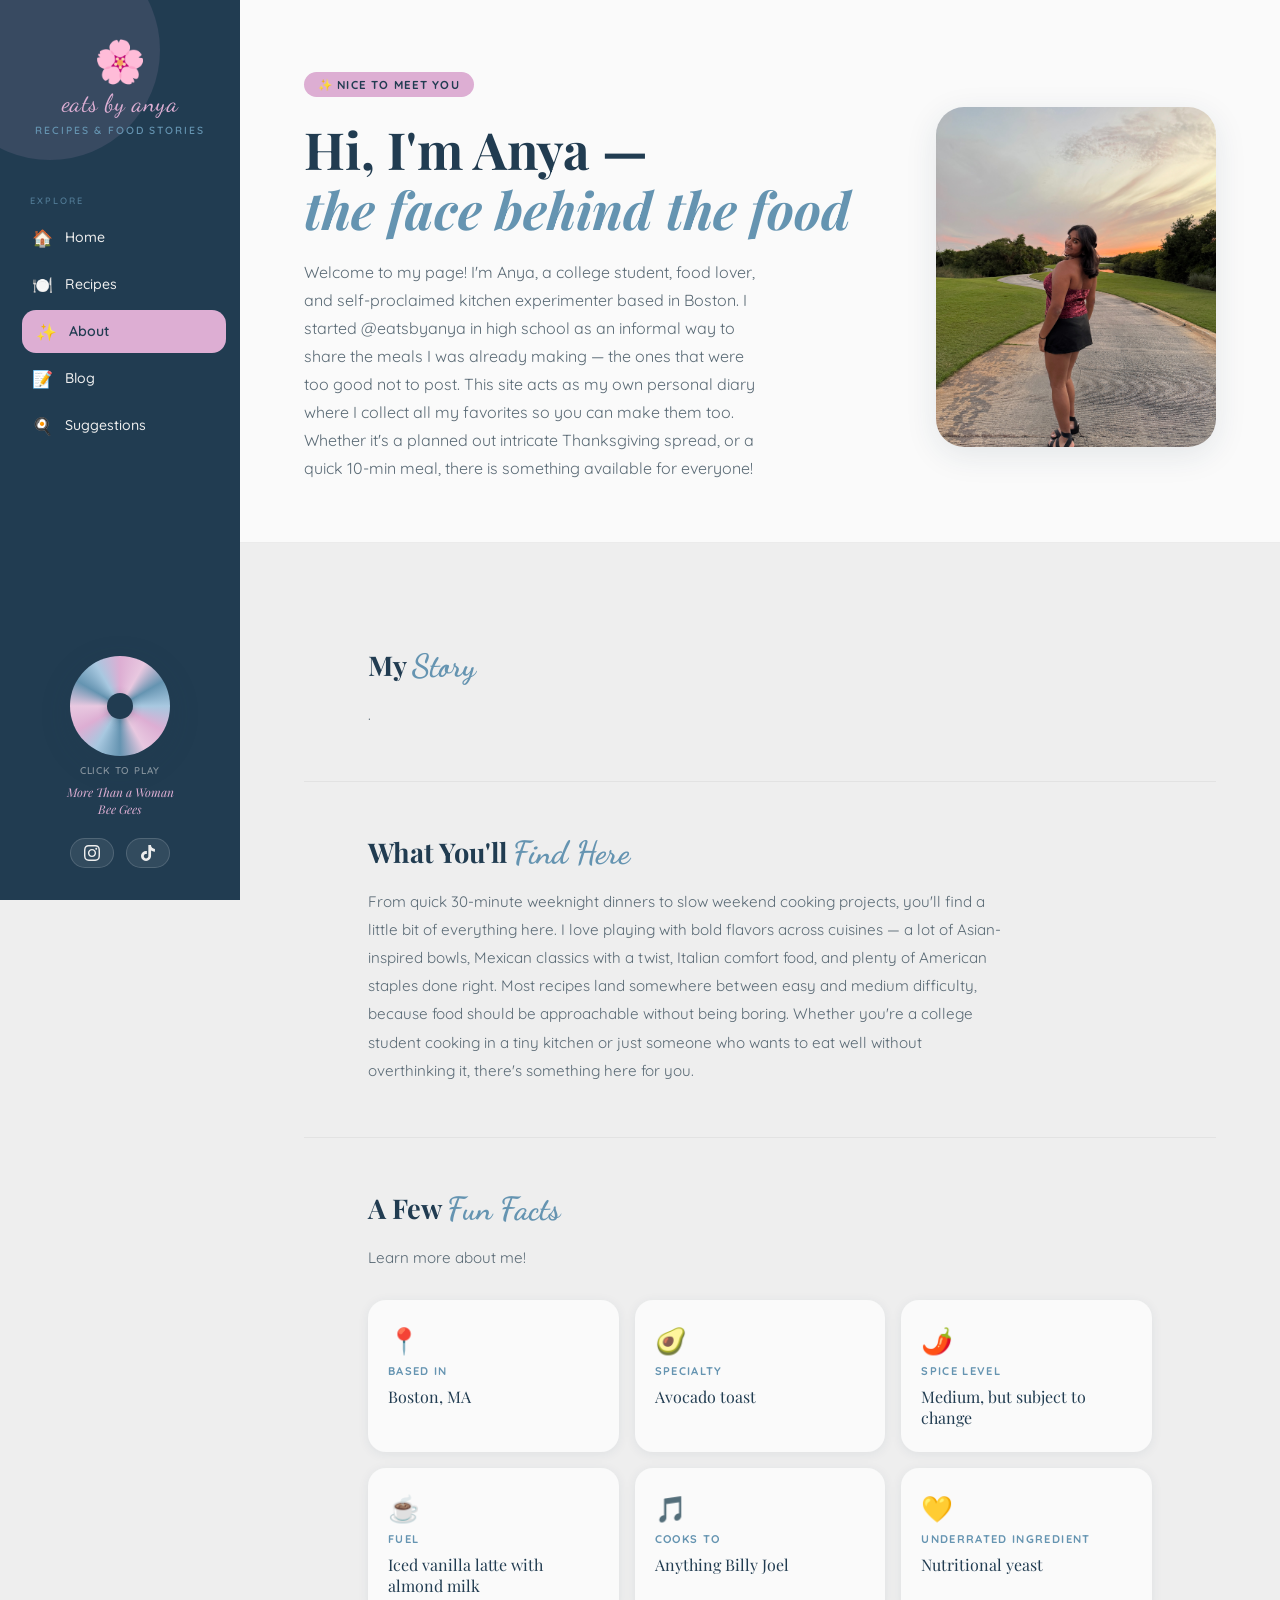
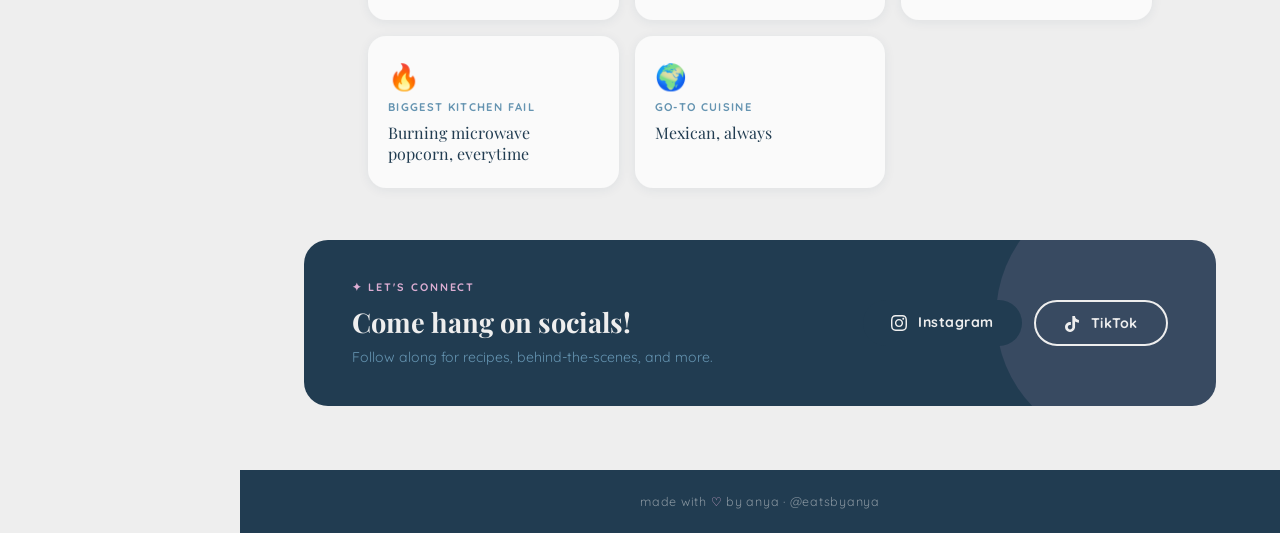
==== about.html @ 37e96a73 "adding initial project files" ====
<!DOCTYPE html>
<html lang="en">
<head>
  <meta charset="UTF-8" />
  <meta name="viewport" content="width=device-width, initial-scale=1.0" />
  <title>about · eats by anya ✿</title>
  <link href="https://fonts.googleapis.com/css2?family=Playfair+Display:ital,wght@0,400;0,600;1,400&family=Quicksand:wght@400;500;600&family=Dancing+Script:wght@600&display=swap" rel="stylesheet" />
  <link rel="stylesheet" href="index.css" />
  <style>
    /* ── ABOUT PAGE STYLES ── */

    .about-hero {
      background: var(--white);
      padding: 72px 64px 60px;
      border-bottom: 1px solid rgba(0,0,0,0.06);
      display: flex;
      align-items: center;
      gap: 56px;
    }

    .about-hero-text { flex: 1; }

    .about-hero-text .hero-eyebrow { margin-bottom: 22px; }

    .about-hero-text h1 {
      font-family: 'Playfair Display', serif;
      font-size: clamp(2.4rem, 4vw, 3.8rem);
      line-height: 1.18;
      color: var(--navy);
      margin-bottom: 18px;
    }

    .about-hero-text h1 em {
      font-style: italic;
      color: var(--blue);
    }

    .about-hero-text p {
      font-size: 1rem;
      line-height: 1.75;
      color: #5a6a75;
      max-width: 460px;
    }

    .about-photo {
      width: 280px;
      height: 340px;
      flex-shrink: 0;
      border-radius: 28px;
      background: linear-gradient(135deg, #f5e5f0, var(--pink));
      display: flex;
      flex-direction: column;
      align-items: center;
      justify-content: center;
      gap: 12px;
      color: var(--navy);
      font-size: 0.8rem;
      font-weight: 600;
      letter-spacing: 0.06em;
      text-transform: uppercase;
      box-shadow: 0 8px 32px rgba(33,60,81,0.1);
    }

    .about-photo span { font-size: 2.8rem; }

    /* ── CONTENT SECTIONS ── */
    .about-section {
      padding: 52px 64px;
      border-bottom: 1px solid rgba(0,0,0,0.05);
    }

    .about-section:last-of-type { border-bottom: none; }

    .about-section h2 {
      font-family: 'Playfair Display', serif;
      font-size: 1.7rem;
      color: var(--navy);
      margin-bottom: 16px;
    }

    .about-section h2 span {
      font-family: 'Dancing Script', cursive;
      color: var(--blue);
      font-size: 2rem;
    }

    .about-section p {
      font-size: 0.95rem;
      line-height: 1.85;
      color: #5a6a75;
      max-width: 640px;
    }

    /* fun facts grid */
    .facts-grid {
      display: grid;
      grid-template-columns: repeat(auto-fill, minmax(200px, 1fr));
      gap: 16px;
      margin-top: 28px;
    }

    .fact-card {
      background: var(--white);
      border-radius: 18px;
      padding: 24px 20px;
      display: flex;
      flex-direction: column;
      gap: 8px;
      box-shadow: 0 2px 12px rgba(33,60,81,0.07);
    }

    .fact-emoji { font-size: 1.6rem; }

    .fact-label {
      font-size: 0.7rem;
      font-weight: 700;
      letter-spacing: 0.12em;
      text-transform: uppercase;
      color: var(--blue);
    }

    .fact-value {
      font-family: 'Playfair Display', serif;
      font-size: 1rem;
      color: var(--navy);
    }

    /* social CTA */
    .about-cta {
      background: var(--navy);
      border-radius: 24px;
      padding: 40px 48px;
      display: flex;
      align-items: center;
      justify-content: space-between;
      gap: 24px;
      margin: 0 64px 64px;
      position: relative;
      overflow: hidden;
    }

    .about-cta::before {
      content: '';
      position: absolute;
      right: -40px; bottom: -40px;
      width: 260px; height: 260px;
      background: var(--pink);
      border-radius: 50%;
      opacity: 0.12;
    }

    .about-cta-text { position: relative; z-index: 2; }

    .about-cta-text .eyebrow {
      font-size: 0.68rem;
      color: var(--pink);
      font-weight: 700;
      letter-spacing: 0.18em;
      text-transform: uppercase;
      margin-bottom: 10px;
    }

    .about-cta-text h2 {
      font-family: 'Playfair Display', serif;
      font-size: 1.7rem;
      color: var(--cream);
      margin-bottom: 8px;
    }

    .about-cta-text p {
      color: var(--blue);
      font-size: 0.88rem;
    }

    .about-cta-btns {
      display: flex;
      gap: 12px;
      position: relative;
      z-index: 2;
      flex-shrink: 0;
    }

    /* ── VINYL PLAYER (sidebar) ── */
    .vinyl-wrap {
      display: flex;
      flex-direction: column;
      align-items: center;
      gap: 8px;
      margin-top: 24px;
      padding: 0 18px;
    }

    .vinyl {
      width: 100px;
      height: 100px;
      border-radius: 50%;
      background: conic-gradient(
        var(--pink) 0deg, #e8c8e0 30deg, var(--blue) 60deg, #a8c8e0 90deg,
        var(--pink) 120deg, #e8c8e0 150deg, var(--blue) 180deg, #a8c8e0 210deg,
        var(--pink) 240deg, #e8c8e0 270deg, var(--blue) 300deg, #a8c8e0 330deg,
        var(--pink) 360deg
      );
      box-shadow: 0 8px 32px rgba(33,60,81,0.15);
      position: relative;
      cursor: pointer;
      animation: spin-vinyl 4s linear infinite;
      animation-play-state: paused;
    }

    .vinyl.playing {
      animation-play-state: running;
    }

    .vinyl::after {
      content: '';
      position: absolute;
      top: 50%; left: 50%;
      transform: translate(-50%, -50%);
      width: 26px; height: 26px;
      background: var(--navy);
      border-radius: 50%;
      box-shadow: 0 2px 8px rgba(33,60,81,0.3);
    }

    @keyframes spin-vinyl {
      from { transform: rotate(0deg); }
      to   { transform: rotate(360deg); }
    }

    .vinyl-label {
      font-size: 0.62rem;
      font-weight: 600;
      color: rgba(238,238,238,0.5);
      letter-spacing: 0.08em;
      text-transform: uppercase;
    }

    .vinyl-song {
      font-family: 'Playfair Display', serif;
      font-size: 0.75rem;
      color: var(--pink);
      font-style: italic;
      text-align: center;
      line-height: 1.4;
    }
  </style>
</head>
<body>

<!-- ───── SIDEBAR ───── -->
<aside class="sidebar">
  <div class="logo-wrap">
    <div class="logo-icon">🌸</div>
    <div class="logo-name">eats by anya</div>
    <div class="logo-tagline">recipes & food stories</div>
  </div>

  <nav>
    <div class="nav-section-label">Explore</div>
    <a class="nav-link" href="index.html">
      <span class="nav-emoji">🏠</span> Home
    </a>
    <a class="nav-link" href="recipes.html">
      <span class="nav-emoji">🍽️</span> Recipes
    </a>
    <a class="nav-link active" href="about.html">
      <span class="nav-emoji">✨</span> About
    </a>
    <a class="nav-link" href="blog.html">
      <span class="nav-emoji">📝</span> Blog
    </a>
    <a class="nav-link" href="suggestions.html">
      <span class="nav-emoji">🍳</span> Suggestions
    </a>

  </nav>

  

  <!-- VINYL PLAYER -->
  <div class="vinyl-wrap">
    <div class="vinyl" id="vinyl" onclick="toggleMusic()"></div>
    <div class="vinyl-label" id="vinyl-label">click to play</div>
    <div class="vinyl-song">More Than a Woman<br>Bee Gees</div>
  </div>
  <audio id="kitchen-audio" loop>
    <source src="More%20Than%20A%20Woman.mp3" type="audio/mpeg" />
  </audio>

  <div class="sidebar-socials">
    <a class="social-pill" href="https://www.instagram.com/eatsbyanya/"><svg role="img" viewBox="0 0 24 24" width="16" height="16" fill="currentColor" xmlns="http://www.w3.org/2000/svg" style="display:block;"><path d="M12 2.163c3.204 0 3.584.012 4.85.07 3.252.148 4.771 1.691 4.919 4.919.058 1.265.069 1.645.069 4.849 0 3.205-.012 3.584-.069 4.849-.149 3.225-1.664 4.771-4.919 4.919-1.266.058-1.644.07-4.85.07-3.204 0-3.584-.012-4.849-.07-3.26-.149-4.771-1.699-4.919-4.92-.058-1.265-.07-1.644-.07-4.849 0-3.204.013-3.583.07-4.849.149-3.227 1.664-4.771 4.919-4.919 1.266-.057 1.645-.069 4.849-.069zm0-2.163c-3.259 0-3.667.014-4.947.072-4.358.2-6.78 2.618-6.98 6.98-.059 1.281-.073 1.689-.073 4.948 0 3.259.014 3.668.072 4.948.2 4.358 2.618 6.78 6.98 6.98 1.281.058 1.689.072 4.948.072 3.259 0 3.668-.014 4.948-.072 4.354-.2 6.782-2.618 6.979-6.98.059-1.28.073-1.689.073-4.948 0-3.259-.014-3.667-.072-4.947-.196-4.354-2.617-6.78-6.979-6.98-1.281-.059-1.69-.073-4.949-.073zm0 5.838c-3.403 0-6.162 2.759-6.162 6.162s2.759 6.163 6.162 6.163 6.162-2.759 6.162-6.163c0-3.403-2.759-6.162-6.162-6.162zm0 10.162c-2.209 0-4-1.79-4-4 0-2.209 1.791-4 4-4s4 1.791 4 4c0 2.21-1.791 4-4 4zm6.406-11.845c-.796 0-1.441.645-1.441 1.44s.645 1.44 1.441 1.44c.795 0 1.439-.645 1.439-1.44s-.644-1.44-1.439-1.44z"/></svg></a>
    <a class="social-pill" href="https://www.tiktok.com/@eatsbyanya"><svg role="img" viewBox="0 0 24 24" width="16" height="16" fill="currentColor" xmlns="http://www.w3.org/2000/svg" style="display:block;"><path d="M12.525.02c1.31-.02 2.61-.01 3.91-.02.08 1.53.63 3.09 1.75 4.17 1.12 1.11 2.7 1.62 4.24 1.79v4.03c-1.44-.05-2.89-.35-4.2-.97-.57-.26-1.1-.59-1.62-.93-.01 2.92.01 5.84-.02 8.75-.08 1.4-.54 2.79-1.35 3.94-1.31 1.92-3.58 3.17-5.91 3.21-1.43.08-2.86-.31-4.08-1.03-2.02-1.19-3.44-3.37-3.65-5.71-.02-.5-.03-1-.01-1.49.18-1.9 1.12-3.72 2.58-4.96 1.66-1.44 3.98-2.13 6.15-1.72.02 1.48-.04 2.96-.04 4.44-.99-.32-2.15-.23-3.02.37-.63.41-1.11 1.04-1.36 1.75-.21.51-.15 1.07-.14 1.61.24 1.64 1.82 3.02 3.5 2.87 1.12-.01 2.19-.66 2.77-1.61.19-.33.4-.67.41-1.06.1-1.79.06-3.57.07-5.36.01-4.03-.01-8.05.02-12.07z"/></svg></a>
  </div>

</aside>

<!-- ───── MAIN ───── -->
<main class="main">

  <!-- ABOUT HERO -->
  <section class="about-hero">
    <div class="about-hero-text">
      <div class="hero-eyebrow">✨ nice to meet you</div>
      <h1>Hi, I'm Anya —<br><em>the face behind the food</em></h1>
      <p>Welcome to my page! I'm Anya, a college student, food lover, and self-proclaimed kitchen experimenter based in Boston. I started @eatsbyanya in high school as an informal way to share the meals I was already making — the ones that were too good not to post. This site acts as my own personal diary where I collect all my favorites so you can make them too. Whether it's a planned out intricate Thanksgiving spread, or a quick 10-min meal, there is something available for everyone!</p>
    </div>

    <img src="aboutimg.JPG" alt="Anya" class="about-photo" style="object-fit: cover;" />
  </section>

  <div class="content" style="padding-bottom: 0;">

    <!-- MY STORY -->
    <div class="about-section">
      <h2>My <span>Story</span></h2>
      <p>.</p>
    </div>

    <!-- WHAT YOU'LL FIND HERE -->
    <div class="about-section">
      <h2>What You'll <span>Find Here</span></h2>
      <p>From quick 30-minute weeknight dinners to slow weekend cooking projects, you'll find a little bit of everything here. I love playing with bold flavors across cuisines — a lot of Asian-inspired bowls, Mexican classics with a twist, Italian comfort food, and plenty of American staples done right. Most recipes land somewhere between easy and medium difficulty, because food should be approachable without being boring. Whether you're a college student cooking in a tiny kitchen or just someone who wants to eat well without overthinking it, there's something here for you.</p>
    </div>

    <!-- FUN FACTS -->
    <div class="about-section">
      <h2>A Few <span>Fun Facts</span></h2>
      <p>Learn more about me!</p>
      <div class="facts-grid">
        <div class="fact-card">
          <div class="fact-emoji">📍</div>
          <div class="fact-label">Based in</div>
          <div class="fact-value">Boston, MA</div>
        </div>
        <div class="fact-card">
          <div class="fact-emoji">🥑</div>
          <div class="fact-label">Specialty</div>
          <div class="fact-value">Avocado toast</div>
        </div>
        <div class="fact-card">
          <div class="fact-emoji">🌶️</div>
          <div class="fact-label">Spice level</div>
          <div class="fact-value">Medium, but subject to change</div>
        </div>
        <div class="fact-card">
          <div class="fact-emoji">☕</div>
          <div class="fact-label">Fuel</div>
          <div class="fact-value">Iced vanilla latte with almond milk</div>
        </div>
        <div class="fact-card">
          <div class="fact-emoji">🎵</div>
          <div class="fact-label">Cooks to</div>
          <div class="fact-value">Anything Billy Joel</div>
        </div>
        <div class="fact-card">
          <div class="fact-emoji">💛</div>
          <div class="fact-label">Underrated ingredient</div>
          <div class="fact-value">Nutritional yeast</div>
        </div>
        <div class="fact-card">
          <div class="fact-emoji">🔥</div>
          <div class="fact-label">Biggest Kitchen Fail</div>
          <div class="fact-value">Burning microwave popcorn, everytime</div>
        </div>
        <div class="fact-card">
          <div class="fact-emoji">🌍</div>
          <div class="fact-label">Go-To Cuisine</div>
          <div class="fact-value">Mexican, always</div>
        </div>
      </div>
    </div>

  </div>

  <!-- FOLLOW CTA -->
  <div class="about-cta">
    <div class="about-cta-text">
      <div class="eyebrow">✦ let's connect</div>
      <h2>Come hang on socials!</h2>
      <p>Follow along for recipes, behind-the-scenes, and more.</p>
    </div>
    <div class="about-cta-btns">
      <a class="btn-primary" href="https://www.instagram.com/eatsbyanya/">
        <svg role="img" viewBox="0 0 24 24" width="16" height="16" fill="currentColor" xmlns="http://www.w3.org/2000/svg" style="vertical-align:middle; margin-right:6px;"><path d="M12 2.163c3.204 0 3.584.012 4.85.07 3.252.148 4.771 1.691 4.919 4.919.058 1.265.069 1.645.069 4.849 0 3.205-.012 3.584-.069 4.849-.149 3.225-1.664 4.771-4.919 4.919-1.266.058-1.644.07-4.85.07-3.204 0-3.584-.012-4.849-.07-3.26-.149-4.771-1.699-4.919-4.92-.058-1.265-.07-1.644-.07-4.849 0-3.204.013-3.583.07-4.849.149-3.227 1.664-4.771 4.919-4.919 1.266-.057 1.645-.069 4.849-.069zm0-2.163c-3.259 0-3.667.014-4.947.072-4.358.2-6.78 2.618-6.98 6.98-.059 1.281-.073 1.689-.073 4.948 0 3.259.014 3.668.072 4.948.2 4.358 2.618 6.78 6.98 6.98 1.281.058 1.689.072 4.948.072 3.259 0 3.668-.014 4.948-.072 4.354-.2 6.782-2.618 6.979-6.98.059-1.28.073-1.689.073-4.948 0-3.259-.014-3.667-.072-4.947-.196-4.354-2.617-6.78-6.979-6.98-1.281-.059-1.69-.073-4.949-.073zm0 5.838c-3.403 0-6.162 2.759-6.162 6.162s2.759 6.163 6.162 6.163 6.162-2.759 6.162-6.163c0-3.403-2.759-6.162-6.162-6.162zm0 10.162c-2.209 0-4-1.79-4-4 0-2.209 1.791-4 4-4s4 1.791 4 4c0 2.21-1.791 4-4 4zm6.406-11.845c-.796 0-1.441.645-1.441 1.44s.645 1.44 1.441 1.44c.795 0 1.439-.645 1.439-1.44s-.644-1.44-1.439-1.44z"/></svg>
        Instagram
      </a>
      <a class="btn-outline" href="https://www.tiktok.com/@eatsbyanya" style="color: var(--cream); border-color: var(--cream);">
        <svg role="img" viewBox="0 0 24 24" width="16" height="16" fill="currentColor" xmlns="http://www.w3.org/2000/svg" style="vertical-align:middle; margin-right:6px;"><path d="M12.525.02c1.31-.02 2.61-.01 3.91-.02.08 1.53.63 3.09 1.75 4.17 1.12 1.11 2.7 1.62 4.24 1.79v4.03c-1.44-.05-2.89-.35-4.2-.97-.57-.26-1.1-.59-1.62-.93-.01 2.92.01 5.84-.02 8.75-.08 1.4-.54 2.79-1.35 3.94-1.31 1.92-3.58 3.17-5.91 3.21-1.43.08-2.86-.31-4.08-1.03-2.02-1.19-3.44-3.37-3.65-5.71-.02-.5-.03-1-.01-1.49.18-1.9 1.12-3.72 2.58-4.96 1.66-1.44 3.98-2.13 6.15-1.72.02 1.48-.04 2.96-.04 4.44-.99-.32-2.15-.23-3.02.37-.63.41-1.11 1.04-1.36 1.75-.21.51-.15 1.07-.14 1.61.24 1.64 1.82 3.02 3.5 2.87 1.12-.01 2.19-.66 2.77-1.61.19-.33.4-.67.41-1.06.1-1.79.06-3.57.07-5.36.01-4.03-.01-8.05.02-12.07z"/></svg>
        TikTok
      </a>
    </div>
  </div>

  <footer class="footer">
    made with <span>♡</span> by anya · @eatsbyanya
  </footer>
</main>

<script>
  const audio = document.getElementById('kitchen-audio');
  const vinyl = document.getElementById('vinyl');
  const label = document.getElementById('vinyl-label');

  // autoplay on first interaction
  window.addEventListener('click', function startOnFirstInteraction() {
    audio.play();
    vinyl.classList.add('playing');
    label.textContent = 'now playing ♪';
    window.removeEventListener('click', startOnFirstInteraction);
  }, { once: true });

  function toggleMusic() {
    if (audio.paused) {
      audio.play();
      vinyl.classList.add('playing');
      label.textContent = 'now playing ♪';
    } else {
      audio.pause();
      vinyl.classList.remove('playing');
      label.textContent = 'click to play';
    }
  }
</script>

</body>
</html>
---- index.css ----
/* ── GOOGLE FONTS imported via index.html <link> ── */

:root {
  --navy:      #213C51;
  --blue:      #6594B1;
  --pink:      #DDAED3;
  --cream:     #EEEEEE;
  --white:     #FAFAFA;
  --text:      #2d3a42;
  --sidebar-w: 240px;
}

*, *::before, *::after { box-sizing: border-box; margin: 0; padding: 0; }

body {
  font-family: 'Quicksand', sans-serif;
  background: var(--cream);
  color: var(--text);
  display: flex;
  min-height: 100vh;
}

/* ── SIDEBAR ── */
.sidebar {
  width: var(--sidebar-w);
  background: var(--navy);
  display: flex;
  flex-direction: column;
  align-items: center;
  padding: 40px 0 32px;
  position: fixed;
  top: 0; left: 0;
  height: 100vh;
  z-index: 100;
  overflow: hidden;
}

/* decorative blob behind logo */
.sidebar::before {
  content: '';
  position: absolute;
  top: -60px; left: -60px;
  width: 220px; height: 220px;
  background: var(--pink);
  border-radius: 50%;
  opacity: 0.12;
}

.logo-wrap {
  display: flex;
  flex-direction: column;
  align-items: center;
  gap: 6px;
  margin-bottom: 40px;
  position: relative;
}

.logo-icon {
  font-size: 2.6rem;
  line-height: 1;
  animation: spin-slow 8s linear infinite;
}

@keyframes spin-slow {
  from { transform: rotate(0deg); }
  to   { transform: rotate(360deg); }
}

.logo-name {
  font-family: 'Dancing Script', cursive;
  font-size: 1.55rem;
  color: var(--pink);
  letter-spacing: 0.02em;
  white-space: nowrap;
}

.logo-tagline {
  font-size: 0.65rem;
  color: var(--blue);
  letter-spacing: 0.18em;
  text-transform: uppercase;
  font-weight: 600;
}

nav {
  display: flex;
  flex-direction: column;
  gap: 4px;
  width: 100%;
  padding: 0 18px;
  flex: 1;
}

.nav-section-label {
  font-size: 0.58rem;
  letter-spacing: 0.22em;
  text-transform: uppercase;
  color: var(--blue);
  font-weight: 600;
  padding: 18px 12px 6px;
  opacity: 0.7;
}

.nav-link {
  display: flex;
  align-items: center;
  gap: 12px;
  padding: 11px 14px;
  border-radius: 14px;
  color: var(--cream);
  text-decoration: none;
  font-size: 0.88rem;
  font-weight: 500;
  transition: background 0.22s, color 0.22s, transform 0.18s;
  cursor: pointer;
}

.nav-link .nav-emoji { font-size: 1.05rem; }

.nav-link:hover,
.nav-link.active {
  background: var(--blue);
  color: #fff;
  transform: translateX(4px);
}

.nav-link.active {
  background: var(--pink);
  color: var(--navy);
  font-weight: 600;
}

.sidebar-socials {
  display: flex;
  gap: 12px;
  padding: 20px 0 0;
}

.social-pill {
  background: rgba(255,255,255,0.08);
  border: 1px solid rgba(255,255,255,0.15);
  border-radius: 100px;
  padding: 6px 13px;
  font-size: 0.7rem;
  color: var(--cream);
  text-decoration: none;
  font-weight: 600;
  letter-spacing: 0.04em;
  transition: background 0.2s;
}

.social-pill:hover { background: var(--pink); color: var(--navy); }

/* ── MAIN ── */
.main {
  margin-left: var(--sidebar-w);
  flex: 1;
  display: flex;
  flex-direction: column;
}

/* ── HERO ── */
.hero {
  background: var(--white);
  padding: 72px 64px 60px;
  position: relative;
  overflow: hidden;
  border-bottom: 1px solid rgba(0,0,0,0.06);
}

/* decorative gradient circle */
.hero::after {
  content: '';
  position: absolute;
  right: -80px; top: -80px;
  width: 420px; height: 420px;
  background: radial-gradient(circle, var(--pink) 0%, transparent 70%);
  opacity: 0.25;
  pointer-events: none;
}

.hero-eyebrow {
  display: inline-flex;
  align-items: center;
  gap: 8px;
  background: var(--pink);
  color: var(--navy);
  padding: 5px 14px;
  border-radius: 100px;
  font-size: 0.72rem;
  font-weight: 700;
  letter-spacing: 0.1em;
  text-transform: uppercase;
  margin-bottom: 22px;
}

.hero h1 {
  font-family: 'Playfair Display', serif;
  font-size: clamp(2.4rem, 4vw, 3.8rem);
  line-height: 1.18;
  color: var(--navy);
  max-width: 560px;
  margin-bottom: 18px;
}

.hero h1 em {
  font-style: italic;
  color: var(--blue);
}

.hero p {
  font-size: 1rem;
  line-height: 1.75;
  color: #5a6a75;
  max-width: 460px;
  margin-bottom: 32px;
}

.hero-btns {
  display: flex;
  gap: 14px;
  flex-wrap: wrap;
}

/* ── BUTTONS ── */
.btn-primary {
  background: var(--navy);
  color: var(--cream);
  padding: 13px 28px;
  border-radius: 100px;
  text-decoration: none;
  font-weight: 700;
  font-size: 0.88rem;
  letter-spacing: 0.04em;
  transition: background 0.2s, transform 0.18s;
  border: none;
  cursor: pointer;
}
.btn-primary:hover { background: var(--blue); transform: translateY(-2px); }

.btn-outline {
  background: transparent;
  color: var(--navy);
  padding: 12px 28px;
  border-radius: 100px;
  text-decoration: none;
  font-weight: 700;
  font-size: 0.88rem;
  letter-spacing: 0.04em;
  border: 2px solid var(--navy);
  transition: all 0.2s;
  cursor: pointer;
}
.btn-outline:hover { background: var(--navy); color: var(--cream); transform: translateY(-2px); }

/* ── CONTENT AREA ── */
.content {
  padding: 52px 64px 80px;
}

.section-header {
  display: flex;
  align-items: baseline;
  justify-content: space-between;
  margin-bottom: 28px;
}

.section-title {
  font-family: 'Playfair Display', serif;
  font-size: 1.7rem;
  color: var(--navy);
}

.section-title span {
  font-family: 'Dancing Script', cursive;
  color: var(--blue);
  font-size: 2rem;
}

.see-all {
  font-size: 0.8rem;
  font-weight: 700;
  color: var(--blue);
  text-decoration: none;
  letter-spacing: 0.06em;
  text-transform: uppercase;
  transition: color 0.2s;
}
.see-all:hover { color: var(--pink); }

/* ── RECIPE CARDS ── */
.cards-grid {
  display: grid;
  grid-template-columns: repeat(auto-fill, minmax(260px, 1fr));
  gap: 22px;
  margin-bottom: 52px;
}

.card {
  background: var(--white);
  border-radius: 22px;
  overflow: hidden;
  box-shadow: 0 4px 18px rgba(33,60,81,0.08);
  transition: transform 0.25s, box-shadow 0.25s;
  cursor: pointer;
  text-decoration: none;
  color: inherit;
  display: block;
}

.card:hover {
  transform: translateY(-6px);
  box-shadow: 0 14px 36px rgba(33,60,81,0.14);
}

.card-img {
  width: 100%;
  aspect-ratio: 4/3;
  display: flex;
  align-items: center;
  justify-content: center;
  font-size: 3.8rem;
  position: relative;
  overflow: hidden;
}

.card-img-1 { background: linear-gradient(135deg, #f9e4f0, #DDAED3); }
.card-img-2 { background: linear-gradient(135deg, #d4e8f5, #6594B1); }
.card-img-3 { background: linear-gradient(135deg, #e8f0f5, #b8d4e8); }

.card-badge {
  position: absolute;
  top: 12px; right: 12px;
  background: var(--white);
  padding: 4px 10px;
  border-radius: 100px;
  font-size: 0.65rem;
  font-weight: 700;
  color: var(--navy);
  letter-spacing: 0.08em;
}

.card-body { padding: 18px 20px 20px; }

.card-tags {
  display: flex;
  gap: 6px;
  flex-wrap: wrap;
  margin-bottom: 10px;
}

.tag {
  background: var(--cream);
  color: var(--navy);
  font-size: 0.63rem;
  font-weight: 700;
  letter-spacing: 0.08em;
  text-transform: uppercase;
  padding: 3px 9px;
  border-radius: 100px;
}

.tag.pink { background: #f5e5f0; color: #7a3e6e; }
.tag.blue { background: #dcedf7; color: #2a5878; }

.card h3 {
  font-family: 'Playfair Display', serif;
  font-size: 1.08rem;
  color: var(--navy);
  margin-bottom: 7px;
  line-height: 1.35;
}

.card-meta {
  display: flex;
  gap: 14px;
  font-size: 0.75rem;
  color: #8a9ea8;
  font-weight: 600;
}

/* ── FEATURED BANNER ── */
.featured-banner {
  background: var(--navy);
  border-radius: 24px;
  padding: 40px 48px;
  display: flex;
  align-items: center;
  justify-content: space-between;
  gap: 24px;
  margin-bottom: 52px;
  position: relative;
  overflow: hidden;
}

.featured-banner::before {
  content: '';
  position: absolute;
  right: -40px; bottom: -40px;
  width: 260px; height: 260px;
  background: var(--pink);
  border-radius: 50%;
  opacity: 0.12;
}

.featured-banner::after {
  content: '';
  position: absolute;
  right: 100px; top: -60px;
  width: 180px; height: 180px;
  background: var(--blue);
  border-radius: 50%;
  opacity: 0.15;
}

.featured-text { position: relative; z-index: 2; }

.featured-text .eyebrow {
  font-size: 0.68rem;
  color: var(--pink);
  font-weight: 700;
  letter-spacing: 0.18em;
  text-transform: uppercase;
  margin-bottom: 10px;
}

.featured-text h2 {
  font-family: 'Playfair Display', serif;
  font-size: 1.9rem;
  color: var(--cream);
  margin-bottom: 12px;
  max-width: 380px;
  line-height: 1.3;
}

.featured-text p {
  color: var(--blue);
  font-size: 0.88rem;
  line-height: 1.6;
  max-width: 340px;
}

/* ── CATEGORIES ── */
.categories-grid {
  display: grid;
  grid-template-columns: repeat(auto-fill, minmax(160px, 1fr));
  gap: 14px;
}

.cat-card {
  background: var(--white);
  border-radius: 18px;
  padding: 22px 18px;
  display: flex;
  flex-direction: column;
  align-items: center;
  gap: 10px;
  text-align: center;
  cursor: pointer;
  transition: all 0.22s;
  text-decoration: none;
  color: inherit;
  box-shadow: 0 2px 12px rgba(33,60,81,0.07);
}

.cat-card:hover {
  background: var(--navy);
  color: var(--cream);
  transform: translateY(-4px);
}

.cat-card:hover .cat-label { color: var(--cream); }
.cat-card:hover .cat-count { color: var(--blue); }

.cat-emoji { font-size: 2rem; }
.cat-label { font-size: 0.82rem; font-weight: 700; color: var(--navy); transition: color 0.22s; }
.cat-count { font-size: 0.68rem; color: #9ab; transition: color 0.22s; }

/* ── FOOTER ── */
.footer {
  background: var(--navy);
  color: rgba(238,238,238,0.5);
  text-align: center;
  padding: 24px;
  font-size: 0.78rem;
  letter-spacing: 0.06em;
}

.footer span { color: var(--pink); }
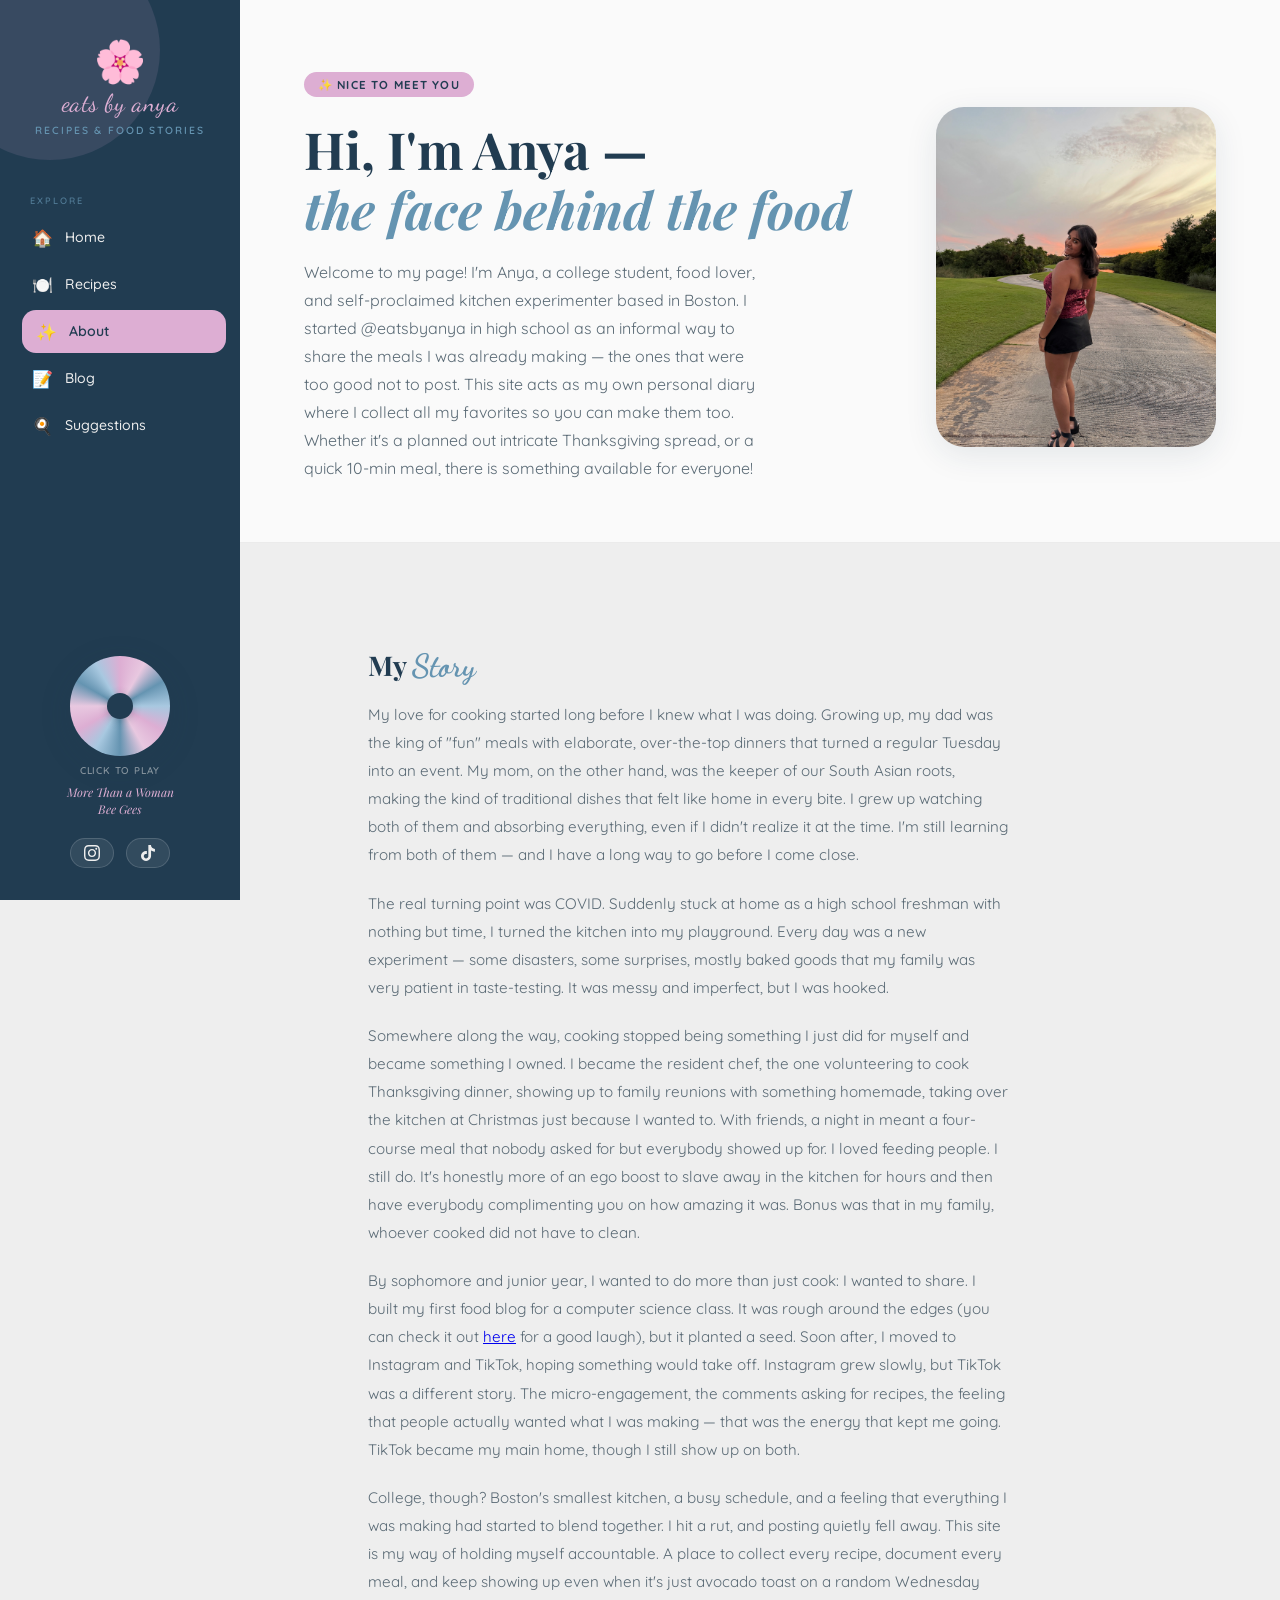
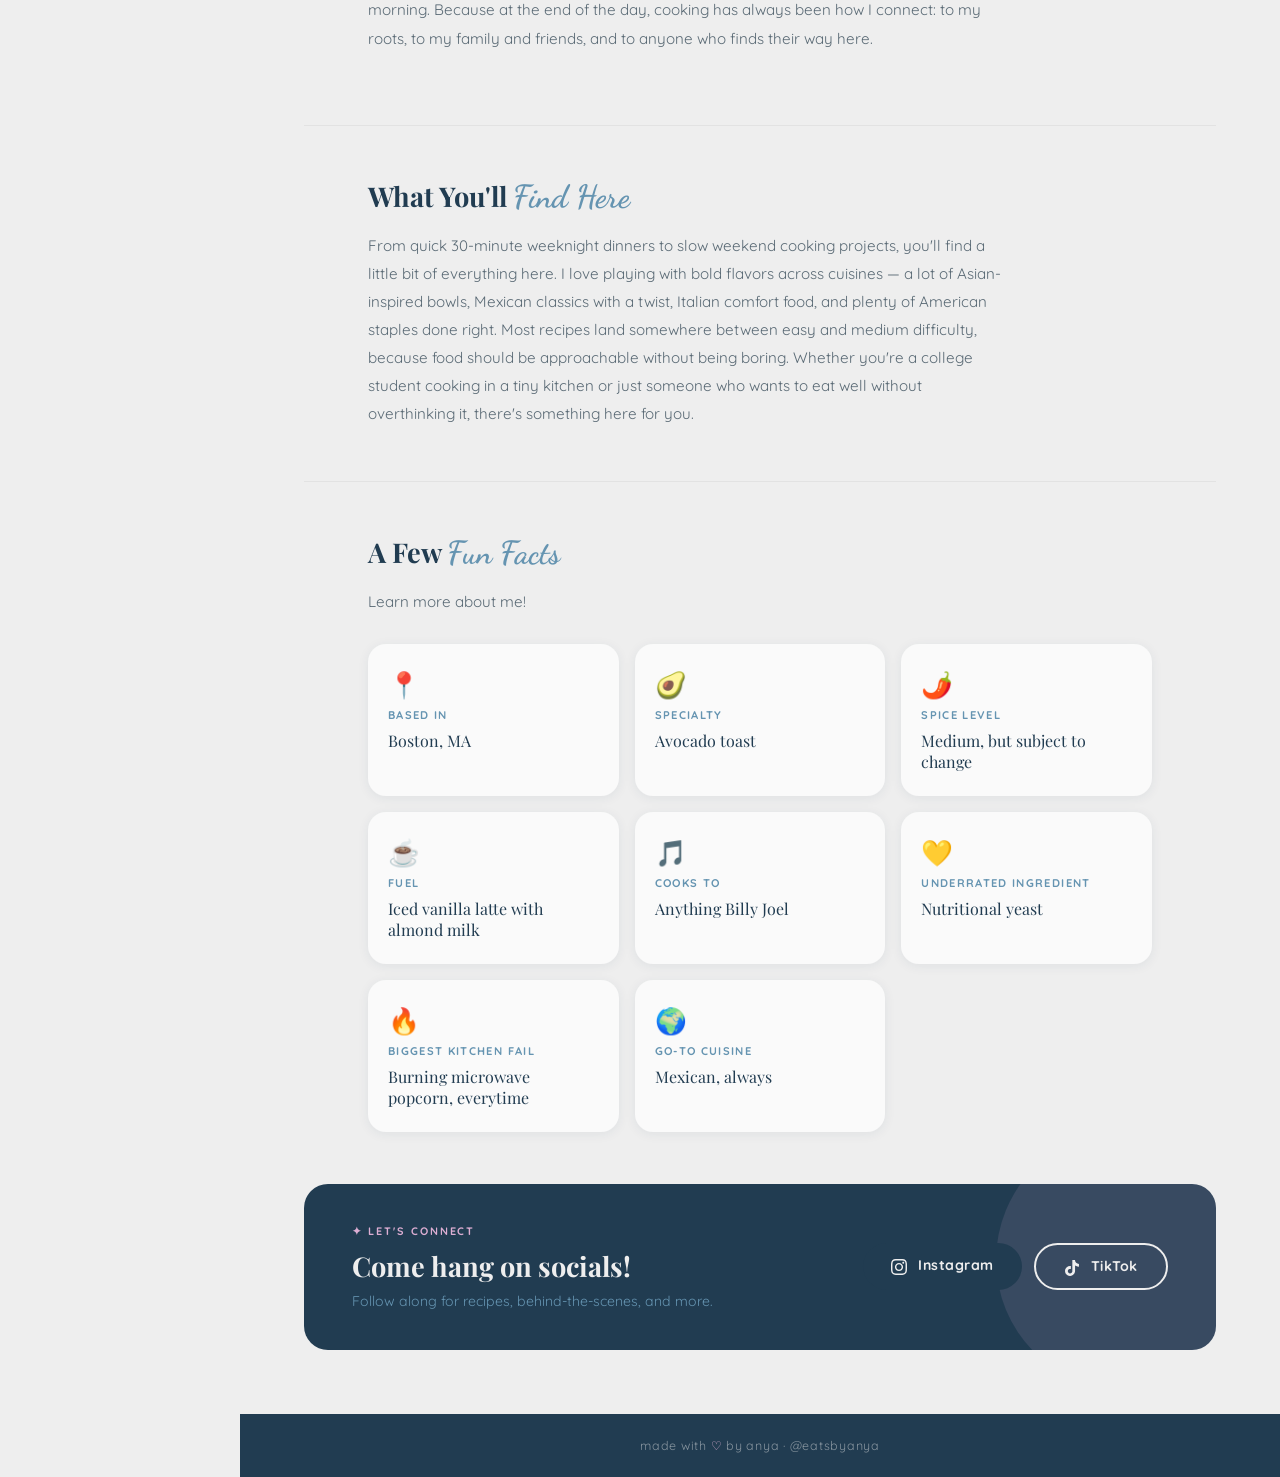
==== commit ae20b8ac: "updated abt section" ====
--- a/about.html
+++ b/about.html
@@ -6,9 +6,8 @@
   <title>about · eats by anya ✿</title>
   <link href="https://fonts.googleapis.com/css2?family=Playfair+Display:ital,wght@0,400;0,600;1,400&family=Quicksand:wght@400;500;600&family=Dancing+Script:wght@600&display=swap" rel="stylesheet" />
   <link rel="stylesheet" href="index.css" />
+  <link rel="stylesheet" href="mobile.css" />
   <style>
-    /* ── ABOUT PAGE STYLES ── */
-
     .about-hero {
       background: var(--white);
       padding: 72px 64px 60px;
@@ -17,11 +16,8 @@
       align-items: center;
       gap: 56px;
     }
-
     .about-hero-text { flex: 1; }
-
     .about-hero-text .hero-eyebrow { margin-bottom: 22px; }
-
     .about-hero-text h1 {
       font-family: 'Playfair Display', serif;
       font-size: clamp(2.4rem, 4vw, 3.8rem);
@@ -29,19 +25,8 @@
       color: var(--navy);
       margin-bottom: 18px;
     }
-
-    .about-hero-text h1 em {
-      font-style: italic;
-      color: var(--blue);
-    }
-
-    .about-hero-text p {
-      font-size: 1rem;
-      line-height: 1.75;
-      color: #5a6a75;
-      max-width: 460px;
-    }
-
+    .about-hero-text h1 em { font-style: italic; color: var(--blue); }
+    .about-hero-text p { font-size: 1rem; line-height: 1.75; color: #5a6a75; max-width: 460px; }
     .about-photo {
       width: 280px;
       height: 340px;
@@ -60,72 +45,17 @@
       text-transform: uppercase;
       box-shadow: 0 8px 32px rgba(33,60,81,0.1);
     }
-
     .about-photo span { font-size: 2.8rem; }
-
-    /* ── CONTENT SECTIONS ── */
-    .about-section {
-      padding: 52px 64px;
-      border-bottom: 1px solid rgba(0,0,0,0.05);
-    }
-
+    .about-section { padding: 52px 64px; border-bottom: 1px solid rgba(0,0,0,0.05); }
     .about-section:last-of-type { border-bottom: none; }
-
-    .about-section h2 {
-      font-family: 'Playfair Display', serif;
-      font-size: 1.7rem;
-      color: var(--navy);
-      margin-bottom: 16px;
-    }
-
-    .about-section h2 span {
-      font-family: 'Dancing Script', cursive;
-      color: var(--blue);
-      font-size: 2rem;
-    }
-
-    .about-section p {
-      font-size: 0.95rem;
-      line-height: 1.85;
-      color: #5a6a75;
-      max-width: 640px;
-    }
-
-    /* fun facts grid */
-    .facts-grid {
-      display: grid;
-      grid-template-columns: repeat(auto-fill, minmax(200px, 1fr));
-      gap: 16px;
-      margin-top: 28px;
-    }
-
-    .fact-card {
-      background: var(--white);
-      border-radius: 18px;
-      padding: 24px 20px;
-      display: flex;
-      flex-direction: column;
-      gap: 8px;
-      box-shadow: 0 2px 12px rgba(33,60,81,0.07);
-    }
-
+    .about-section h2 { font-family: 'Playfair Display', serif; font-size: 1.7rem; color: var(--navy); margin-bottom: 16px; }
+    .about-section h2 span { font-family: 'Dancing Script', cursive; color: var(--blue); font-size: 2rem; }
+    .about-section p { font-size: 0.95rem; line-height: 1.85; color: #5a6a75; max-width: 640px; }
+    .facts-grid { display: grid; grid-template-columns: repeat(auto-fill, minmax(200px, 1fr)); gap: 16px; margin-top: 28px; }
+    .fact-card { background: var(--white); border-radius: 18px; padding: 24px 20px; display: flex; flex-direction: column; gap: 8px; box-shadow: 0 2px 12px rgba(33,60,81,0.07); }
     .fact-emoji { font-size: 1.6rem; }
-
-    .fact-label {
-      font-size: 0.7rem;
-      font-weight: 700;
-      letter-spacing: 0.12em;
-      text-transform: uppercase;
-      color: var(--blue);
-    }
-
-    .fact-value {
-      font-family: 'Playfair Display', serif;
-      font-size: 1rem;
-      color: var(--navy);
-    }
-
-    /* social CTA */
+    .fact-label { font-size: 0.7rem; font-weight: 700; letter-spacing: 0.12em; text-transform: uppercase; color: var(--blue); }
+    .fact-value { font-family: 'Playfair Display', serif; font-size: 1rem; color: var(--navy); }
     .about-cta {
       background: var(--navy);
       border-radius: 24px;
@@ -138,114 +68,33 @@
       position: relative;
       overflow: hidden;
     }
-
-    .about-cta::before {
-      content: '';
-      position: absolute;
-      right: -40px; bottom: -40px;
-      width: 260px; height: 260px;
-      background: var(--pink);
-      border-radius: 50%;
-      opacity: 0.12;
-    }
-
+    .about-cta::before { content: ''; position: absolute; right: -40px; bottom: -40px; width: 260px; height: 260px; background: var(--pink); border-radius: 50%; opacity: 0.12; }
     .about-cta-text { position: relative; z-index: 2; }
-
-    .about-cta-text .eyebrow {
-      font-size: 0.68rem;
-      color: var(--pink);
-      font-weight: 700;
-      letter-spacing: 0.18em;
-      text-transform: uppercase;
-      margin-bottom: 10px;
-    }
-
-    .about-cta-text h2 {
-      font-family: 'Playfair Display', serif;
-      font-size: 1.7rem;
-      color: var(--cream);
-      margin-bottom: 8px;
-    }
-
-    .about-cta-text p {
-      color: var(--blue);
-      font-size: 0.88rem;
-    }
-
-    .about-cta-btns {
-      display: flex;
-      gap: 12px;
-      position: relative;
-      z-index: 2;
-      flex-shrink: 0;
-    }
-
-    /* ── VINYL PLAYER (sidebar) ── */
-    .vinyl-wrap {
-      display: flex;
-      flex-direction: column;
-      align-items: center;
-      gap: 8px;
-      margin-top: 24px;
-      padding: 0 18px;
-    }
-
+    .about-cta-text .eyebrow { font-size: 0.68rem; color: var(--pink); font-weight: 700; letter-spacing: 0.18em; text-transform: uppercase; margin-bottom: 10px; }
+    .about-cta-text h2 { font-family: 'Playfair Display', serif; font-size: 1.7rem; color: var(--cream); margin-bottom: 8px; }
+    .about-cta-text p { color: var(--blue); font-size: 0.88rem; }
+    .about-cta-btns { display: flex; gap: 12px; position: relative; z-index: 2; flex-shrink: 0; }
+    .vinyl-wrap { display: flex; flex-direction: column; align-items: center; gap: 8px; margin-top: 24px; padding: 0 18px; }
     .vinyl {
-      width: 100px;
-      height: 100px;
-      border-radius: 50%;
-      background: conic-gradient(
-        var(--pink) 0deg, #e8c8e0 30deg, var(--blue) 60deg, #a8c8e0 90deg,
-        var(--pink) 120deg, #e8c8e0 150deg, var(--blue) 180deg, #a8c8e0 210deg,
-        var(--pink) 240deg, #e8c8e0 270deg, var(--blue) 300deg, #a8c8e0 330deg,
-        var(--pink) 360deg
-      );
-      box-shadow: 0 8px 32px rgba(33,60,81,0.15);
-      position: relative;
-      cursor: pointer;
-      animation: spin-vinyl 4s linear infinite;
-      animation-play-state: paused;
-    }
-
-    .vinyl.playing {
-      animation-play-state: running;
-    }
-
-    .vinyl::after {
-      content: '';
-      position: absolute;
-      top: 50%; left: 50%;
-      transform: translate(-50%, -50%);
-      width: 26px; height: 26px;
-      background: var(--navy);
-      border-radius: 50%;
-      box-shadow: 0 2px 8px rgba(33,60,81,0.3);
-    }
-
-    @keyframes spin-vinyl {
-      from { transform: rotate(0deg); }
-      to   { transform: rotate(360deg); }
-    }
-
-    .vinyl-label {
-      font-size: 0.62rem;
-      font-weight: 600;
-      color: rgba(238,238,238,0.5);
-      letter-spacing: 0.08em;
-      text-transform: uppercase;
-    }
-
-    .vinyl-song {
-      font-family: 'Playfair Display', serif;
-      font-size: 0.75rem;
-      color: var(--pink);
-      font-style: italic;
-      text-align: center;
-      line-height: 1.4;
-    }
+      width: 100px; height: 100px; border-radius: 50%;
+      background: conic-gradient(var(--pink) 0deg, #e8c8e0 30deg, var(--blue) 60deg, #a8c8e0 90deg, var(--pink) 120deg, #e8c8e0 150deg, var(--blue) 180deg, #a8c8e0 210deg, var(--pink) 240deg, #e8c8e0 270deg, var(--blue) 300deg, #a8c8e0 330deg, var(--pink) 360deg);
+      box-shadow: 0 8px 32px rgba(33,60,81,0.15); position: relative; cursor: pointer;
+      animation: spin-vinyl 4s linear infinite; animation-play-state: paused;
+    }
+    .vinyl.playing { animation-play-state: running; }
+    .vinyl::after { content: ''; position: absolute; top: 50%; left: 50%; transform: translate(-50%, -50%); width: 26px; height: 26px; background: var(--navy); border-radius: 50%; box-shadow: 0 2px 8px rgba(33,60,81,0.3); }
+    @keyframes spin-vinyl { from { transform: rotate(0deg); } to { transform: rotate(360deg); } }
+    .vinyl-label { font-size: 0.62rem; font-weight: 600; color: rgba(238,238,238,0.5); letter-spacing: 0.08em; text-transform: uppercase; }
+    .vinyl-song { font-family: 'Playfair Display', serif; font-size: 0.75rem; color: var(--pink); font-style: italic; text-align: center; line-height: 1.4; }
   </style>
 </head>
 <body>
+
+<!-- HAMBURGER BUTTON -->
+<button class="menu-toggle" id="menu-toggle" aria-label="Toggle menu">
+  <span></span><span></span><span></span>
+</button>
+<div class="sidebar-overlay" id="sidebar-overlay"></div>
 
 <!-- ───── SIDEBAR ───── -->
 <aside class="sidebar">
@@ -257,27 +106,13 @@
 
   <nav>
     <div class="nav-section-label">Explore</div>
-    <a class="nav-link" href="index.html">
-      <span class="nav-emoji">🏠</span> Home
-    </a>
-    <a class="nav-link" href="recipes.html">
-      <span class="nav-emoji">🍽️</span> Recipes
-    </a>
-    <a class="nav-link active" href="about.html">
-      <span class="nav-emoji">✨</span> About
-    </a>
-    <a class="nav-link" href="blog.html">
-      <span class="nav-emoji">📝</span> Blog
-    </a>
-    <a class="nav-link" href="suggestions.html">
-      <span class="nav-emoji">🍳</span> Suggestions
-    </a>
-
+    <a class="nav-link" href="index.html"><span class="nav-emoji">🏠</span> Home</a>
+    <a class="nav-link" href="recipes.html"><span class="nav-emoji">🍽️</span> Recipes</a>
+    <a class="nav-link active" href="about.html"><span class="nav-emoji">✨</span> About</a>
+    <a class="nav-link" href="blog.html"><span class="nav-emoji">📝</span> Blog</a>
+    <a class="nav-link" href="suggestions.html"><span class="nav-emoji">🍳</span> Suggestions</a>
   </nav>
 
-  
-
-  <!-- VINYL PLAYER -->
   <div class="vinyl-wrap">
     <div class="vinyl" id="vinyl" onclick="toggleMusic()"></div>
     <div class="vinyl-label" id="vinyl-label">click to play</div>
@@ -291,88 +126,53 @@
     <a class="social-pill" href="https://www.instagram.com/eatsbyanya/"><svg role="img" viewBox="0 0 24 24" width="16" height="16" fill="currentColor" xmlns="http://www.w3.org/2000/svg" style="display:block;"><path d="M12 2.163c3.204 0 3.584.012 4.85.07 3.252.148 4.771 1.691 4.919 4.919.058 1.265.069 1.645.069 4.849 0 3.205-.012 3.584-.069 4.849-.149 3.225-1.664 4.771-4.919 4.919-1.266.058-1.644.07-4.85.07-3.204 0-3.584-.012-4.849-.07-3.26-.149-4.771-1.699-4.919-4.92-.058-1.265-.07-1.644-.07-4.849 0-3.204.013-3.583.07-4.849.149-3.227 1.664-4.771 4.919-4.919 1.266-.057 1.645-.069 4.849-.069zm0-2.163c-3.259 0-3.667.014-4.947.072-4.358.2-6.78 2.618-6.98 6.98-.059 1.281-.073 1.689-.073 4.948 0 3.259.014 3.668.072 4.948.2 4.358 2.618 6.78 6.98 6.98 1.281.058 1.689.072 4.948.072 3.259 0 3.668-.014 4.948-.072 4.354-.2 6.782-2.618 6.979-6.98.059-1.28.073-1.689.073-4.948 0-3.259-.014-3.667-.072-4.947-.196-4.354-2.617-6.78-6.979-6.98-1.281-.059-1.69-.073-4.949-.073zm0 5.838c-3.403 0-6.162 2.759-6.162 6.162s2.759 6.163 6.162 6.163 6.162-2.759 6.162-6.163c0-3.403-2.759-6.162-6.162-6.162zm0 10.162c-2.209 0-4-1.79-4-4 0-2.209 1.791-4 4-4s4 1.791 4 4c0 2.21-1.791 4-4 4zm6.406-11.845c-.796 0-1.441.645-1.441 1.44s.645 1.44 1.441 1.44c.795 0 1.439-.645 1.439-1.44s-.644-1.44-1.439-1.44z"/></svg></a>
     <a class="social-pill" href="https://www.tiktok.com/@eatsbyanya"><svg role="img" viewBox="0 0 24 24" width="16" height="16" fill="currentColor" xmlns="http://www.w3.org/2000/svg" style="display:block;"><path d="M12.525.02c1.31-.02 2.61-.01 3.91-.02.08 1.53.63 3.09 1.75 4.17 1.12 1.11 2.7 1.62 4.24 1.79v4.03c-1.44-.05-2.89-.35-4.2-.97-.57-.26-1.1-.59-1.62-.93-.01 2.92.01 5.84-.02 8.75-.08 1.4-.54 2.79-1.35 3.94-1.31 1.92-3.58 3.17-5.91 3.21-1.43.08-2.86-.31-4.08-1.03-2.02-1.19-3.44-3.37-3.65-5.71-.02-.5-.03-1-.01-1.49.18-1.9 1.12-3.72 2.58-4.96 1.66-1.44 3.98-2.13 6.15-1.72.02 1.48-.04 2.96-.04 4.44-.99-.32-2.15-.23-3.02.37-.63.41-1.11 1.04-1.36 1.75-.21.51-.15 1.07-.14 1.61.24 1.64 1.82 3.02 3.5 2.87 1.12-.01 2.19-.66 2.77-1.61.19-.33.4-.67.41-1.06.1-1.79.06-3.57.07-5.36.01-4.03-.01-8.05.02-12.07z"/></svg></a>
   </div>
-
 </aside>
 
 <!-- ───── MAIN ───── -->
 <main class="main">
 
-  <!-- ABOUT HERO -->
   <section class="about-hero">
     <div class="about-hero-text">
       <div class="hero-eyebrow">✨ nice to meet you</div>
       <h1>Hi, I'm Anya —<br><em>the face behind the food</em></h1>
       <p>Welcome to my page! I'm Anya, a college student, food lover, and self-proclaimed kitchen experimenter based in Boston. I started @eatsbyanya in high school as an informal way to share the meals I was already making — the ones that were too good not to post. This site acts as my own personal diary where I collect all my favorites so you can make them too. Whether it's a planned out intricate Thanksgiving spread, or a quick 10-min meal, there is something available for everyone!</p>
     </div>
-
     <img src="aboutimg.JPG" alt="Anya" class="about-photo" style="object-fit: cover;" />
   </section>
 
   <div class="content" style="padding-bottom: 0;">
-
-    <!-- MY STORY -->
     <div class="about-section">
       <h2>My <span>Story</span></h2>
-      <p>.</p>
-    </div>
-
-    <!-- WHAT YOU'LL FIND HERE -->
+      <p>My love for cooking started long before I knew what I was doing. Growing up, my dad was the king of "fun" meals with elaborate, over-the-top dinners that turned a regular Tuesday into an event. My mom, on the other hand, was the keeper of our South Asian roots, making the kind of traditional dishes that felt like home in every bite. I grew up watching both of them and absorbing everything, even if I didn't realize it at the time. I'm still learning from both of them — and I have a long way to go before I come close.</p><br>
+
+<p>The real turning point was COVID. Suddenly stuck at home as a high school freshman with nothing but time, I turned the kitchen into my playground. Every day was a new experiment — some disasters, some surprises, mostly baked goods that my family was very patient in taste-testing. It was messy and imperfect, but I was hooked.</p><br>
+
+<p>Somewhere along the way, cooking stopped being something I just did for myself and became something I owned. I became the resident chef, the one volunteering to cook Thanksgiving dinner, showing up to family reunions with something homemade, taking over the kitchen at Christmas just because I wanted to. With friends, a night in meant a four-course meal that nobody asked for but everybody showed up for. I loved feeding people. I still do. It's honestly more of an ego boost to slave away in the kitchen for hours and then have everybody complimenting you on how amazing it was. Bonus was that in my family, whoever cooked did not have to clean.</p><br>
+
+<p>By sophomore and junior year, I wanted to do more than just cook: I wanted to share. I built my first food blog for a computer science class. It was rough around the edges (you can check it out <a href="https://codetocook.github.io/CODETOCOOK/index.html" target="_blank">here</a> for a good laugh), but it planted a seed. Soon after, I moved to Instagram and TikTok, hoping something would take off. Instagram grew slowly, but TikTok was a different story. The micro-engagement, the comments asking for recipes, the feeling that people actually wanted what I was making — that was the energy that kept me going. TikTok became my main home, though I still show up on both.</p><br>
+
+<p>College, though? Boston's smallest kitchen, a busy schedule, and a feeling that everything I was making had started to blend together. I hit a rut, and posting quietly fell away. This site is my way of holding myself accountable. A place to collect every recipe, document every meal, and keep showing up even when it's just avocado toast on a random Wednesday morning. Because at the end of the day, cooking has always been how I connect: to my roots, to my family and friends, and to anyone who finds their way here.</p><br>
+    </div>
     <div class="about-section">
       <h2>What You'll <span>Find Here</span></h2>
       <p>From quick 30-minute weeknight dinners to slow weekend cooking projects, you'll find a little bit of everything here. I love playing with bold flavors across cuisines — a lot of Asian-inspired bowls, Mexican classics with a twist, Italian comfort food, and plenty of American staples done right. Most recipes land somewhere between easy and medium difficulty, because food should be approachable without being boring. Whether you're a college student cooking in a tiny kitchen or just someone who wants to eat well without overthinking it, there's something here for you.</p>
     </div>
-
-    <!-- FUN FACTS -->
     <div class="about-section">
       <h2>A Few <span>Fun Facts</span></h2>
       <p>Learn more about me!</p>
       <div class="facts-grid">
-        <div class="fact-card">
-          <div class="fact-emoji">📍</div>
-          <div class="fact-label">Based in</div>
-          <div class="fact-value">Boston, MA</div>
-        </div>
-        <div class="fact-card">
-          <div class="fact-emoji">🥑</div>
-          <div class="fact-label">Specialty</div>
-          <div class="fact-value">Avocado toast</div>
-        </div>
-        <div class="fact-card">
-          <div class="fact-emoji">🌶️</div>
-          <div class="fact-label">Spice level</div>
-          <div class="fact-value">Medium, but subject to change</div>
-        </div>
-        <div class="fact-card">
-          <div class="fact-emoji">☕</div>
-          <div class="fact-label">Fuel</div>
-          <div class="fact-value">Iced vanilla latte with almond milk</div>
-        </div>
-        <div class="fact-card">
-          <div class="fact-emoji">🎵</div>
-          <div class="fact-label">Cooks to</div>
-          <div class="fact-value">Anything Billy Joel</div>
-        </div>
-        <div class="fact-card">
-          <div class="fact-emoji">💛</div>
-          <div class="fact-label">Underrated ingredient</div>
-          <div class="fact-value">Nutritional yeast</div>
-        </div>
-        <div class="fact-card">
-          <div class="fact-emoji">🔥</div>
-          <div class="fact-label">Biggest Kitchen Fail</div>
-          <div class="fact-value">Burning microwave popcorn, everytime</div>
-        </div>
-        <div class="fact-card">
-          <div class="fact-emoji">🌍</div>
-          <div class="fact-label">Go-To Cuisine</div>
-          <div class="fact-value">Mexican, always</div>
-        </div>
+        <div class="fact-card"><div class="fact-emoji">📍</div><div class="fact-label">Based in</div><div class="fact-value">Boston, MA</div></div>
+        <div class="fact-card"><div class="fact-emoji">🥑</div><div class="fact-label">Specialty</div><div class="fact-value">Avocado toast</div></div>
+        <div class="fact-card"><div class="fact-emoji">🌶️</div><div class="fact-label">Spice level</div><div class="fact-value">Medium, but subject to change</div></div>
+        <div class="fact-card"><div class="fact-emoji">☕</div><div class="fact-label">Fuel</div><div class="fact-value">Iced vanilla latte with almond milk</div></div>
+        <div class="fact-card"><div class="fact-emoji">🎵</div><div class="fact-label">Cooks to</div><div class="fact-value">Anything Billy Joel</div></div>
+        <div class="fact-card"><div class="fact-emoji">💛</div><div class="fact-label">Underrated ingredient</div><div class="fact-value">Nutritional yeast</div></div>
+        <div class="fact-card"><div class="fact-emoji">🔥</div><div class="fact-label">Biggest Kitchen Fail</div><div class="fact-value">Burning microwave popcorn, everytime</div></div>
+        <div class="fact-card"><div class="fact-emoji">🌍</div><div class="fact-label">Go-To Cuisine</div><div class="fact-value">Mexican, always</div></div>
       </div>
     </div>
-
-  </div>
-
-  <!-- FOLLOW CTA -->
+  </div>
+
   <div class="about-cta">
     <div class="about-cta-text">
       <div class="eyebrow">✦ let's connect</div>
@@ -401,26 +201,38 @@
   const vinyl = document.getElementById('vinyl');
   const label = document.getElementById('vinyl-label');
 
-  // autoplay on first interaction
   window.addEventListener('click', function startOnFirstInteraction() {
-    audio.play();
-    vinyl.classList.add('playing');
-    label.textContent = 'now playing ♪';
+    audio.play(); vinyl.classList.add('playing'); label.textContent = 'now playing ♪';
     window.removeEventListener('click', startOnFirstInteraction);
   }, { once: true });
 
   function toggleMusic() {
     if (audio.paused) {
-      audio.play();
-      vinyl.classList.add('playing');
-      label.textContent = 'now playing ♪';
+      audio.play(); vinyl.classList.add('playing'); label.textContent = 'now playing ♪';
     } else {
-      audio.pause();
-      vinyl.classList.remove('playing');
-      label.textContent = 'click to play';
+      audio.pause(); vinyl.classList.remove('playing'); label.textContent = 'click to play';
     }
   }
+
+  // ── MOBILE NAV ──
+  const menuToggle = document.getElementById('menu-toggle');
+  const sidebar = document.querySelector('.sidebar');
+  const overlay = document.getElementById('sidebar-overlay');
+
+  menuToggle.addEventListener('click', (e) => {
+    e.stopPropagation();
+    menuToggle.classList.toggle('open');
+    sidebar.classList.toggle('open');
+    overlay.classList.toggle('active');
+  });
+  overlay.addEventListener('click', () => {
+    menuToggle.classList.remove('open'); sidebar.classList.remove('open'); overlay.classList.remove('active');
+  });
+  document.querySelectorAll('.nav-link').forEach(link => {
+    link.addEventListener('click', () => {
+      menuToggle.classList.remove('open'); sidebar.classList.remove('open'); overlay.classList.remove('active');
+    });
+  });
 </script>
-
 </body>
 </html>
--- a/mobile.css
+++ b/mobile.css
@@ -0,0 +1,239 @@
+/* ── MOBILE RESPONSIVE ── */
+
+/* hamburger button - hidden on desktop */
+.menu-toggle {
+    display: none;
+    position: fixed;
+    top: 16px;
+    left: 16px;
+    z-index: 200;
+    background: var(--navy);
+    border: none;
+    border-radius: 12px;
+    width: 44px;
+    height: 44px;
+    cursor: pointer;
+    flex-direction: column;
+    align-items: center;
+    justify-content: center;
+    gap: 5px;
+    box-shadow: 0 4px 16px rgba(33,60,81,0.2);
+    transition: background 0.2s;
+  }
+  
+  .menu-toggle:hover { background: var(--blue); }
+  
+  .menu-toggle span {
+    display: block;
+    width: 20px;
+    height: 2px;
+    background: var(--cream);
+    border-radius: 2px;
+    transition: all 0.3s;
+  }
+  
+  /* animate hamburger to X when open */
+  .menu-toggle.open span:nth-child(1) {
+    transform: translateY(7px) rotate(45deg);
+  }
+  .menu-toggle.open span:nth-child(2) {
+    opacity: 0;
+    transform: scaleX(0);
+  }
+  .menu-toggle.open span:nth-child(3) {
+    transform: translateY(-7px) rotate(-45deg);
+  }
+  
+  /* overlay behind sidebar on mobile */
+  .sidebar-overlay {
+    display: none;
+    position: fixed;
+    inset: 0;
+    background: rgba(33,60,81,0.4);
+    z-index: 99;
+    backdrop-filter: blur(2px);
+  }
+  
+  .sidebar-overlay.active { display: block; }
+  
+  @media (max-width: 768px) {
+    /* show hamburger */
+    .menu-toggle { display: flex; }
+  
+    /* sidebar slides in from left */
+    .sidebar {
+      transform: translateX(-100%);
+      transition: transform 0.3s ease;
+      z-index: 150;
+    }
+  
+    .sidebar.open {
+      transform: translateX(0);
+    }
+  
+    /* main takes full width */
+    .main {
+      margin-left: 0;
+    }
+  
+    /* hero padding adjustments */
+    .hero {
+      padding: 72px 24px 40px;
+    }
+  
+    .hero h1 {
+      font-size: 2rem;
+    }
+  
+    /* content padding */
+    .content {
+      padding: 32px 20px 60px;
+    }
+  
+    /* cards stack to 1 col */
+    .cards-grid {
+      grid-template-columns: 1fr;
+    }
+  
+    /* featured banner */
+    .featured-banner {
+      padding: 28px 24px;
+    }
+  
+    .featured-text h2 {
+      font-size: 1.4rem;
+    }
+  
+    /* categories */
+    .categories-grid {
+      grid-template-columns: repeat(2, 1fr);
+    }
+  
+    /* recipes hero */
+    .recipes-hero {
+      padding: 72px 24px 28px;
+    }
+  
+    /* filter bar */
+    .filter-bar {
+      padding: 20px 20px;
+      gap: 8px;
+    }
+  
+    .filter-divider { display: none; }
+  
+    .recipes-count {
+      padding: 0 20px;
+    }
+  
+    /* about hero */
+    .about-hero {
+      flex-direction: column;
+      padding: 72px 24px 40px;
+      gap: 32px;
+    }
+  
+    .about-photo {
+      width: 100%;
+      height: 280px;
+    }
+  
+    .about-hero-text p {
+      max-width: 100%;
+    }
+  
+    /* about sections */
+    .about-section {
+      padding: 36px 24px;
+    }
+  
+    .about-section p {
+      max-width: 100%;
+    }
+  
+    /* facts grid */
+    .facts-grid {
+      grid-template-columns: repeat(2, 1fr);
+    }
+  
+    /* about cta */
+    .about-cta {
+      flex-direction: column;
+      margin: 0 20px 40px;
+      padding: 28px 24px;
+      text-align: center;
+    }
+  
+    .about-cta-btns {
+      justify-content: center;
+    }
+  
+    /* suggestions */
+    .suggestions-hero {
+      padding: 72px 24px 40px;
+    }
+  
+    .suggestions-hero p {
+      max-width: 100%;
+    }
+  
+    .form-wrap {
+      display: flex !important;
+      flex-direction: column !important;
+      padding: 32px 20px 60px;
+      gap: 32px;
+    }
+  
+    .form-row {
+      display: flex !important;
+      flex-direction: column !important;
+      gap: 16px;
+    }
+  
+    .side-panel {
+      position: static !important;
+      width: 100%;
+    }
+  
+    /* blog */
+    .blog-hero {
+      padding: 72px 24px 28px;
+    }
+  
+    .featured-post {
+      margin: 32px 20px 0;
+      padding: 32px 28px;
+      flex-direction: column;
+    }
+  
+    .featured-post-emoji {
+      font-size: 3rem;
+    }
+  
+    .featured-post h2 {
+      font-size: 1.5rem;
+    }
+  
+    .featured-post-meta {
+      flex-wrap: wrap;
+      gap: 8px;
+    }
+  
+    .blog-grid-wrap {
+      padding: 32px 20px 60px;
+    }
+  
+    .blog-grid {
+      grid-template-columns: 1fr;
+    }
+  
+    /* section headers */
+    .section-header {
+      margin-bottom: 20px;
+    }
+  
+    /* footer */
+    .footer {
+      padding: 20px;
+    }
+  }
